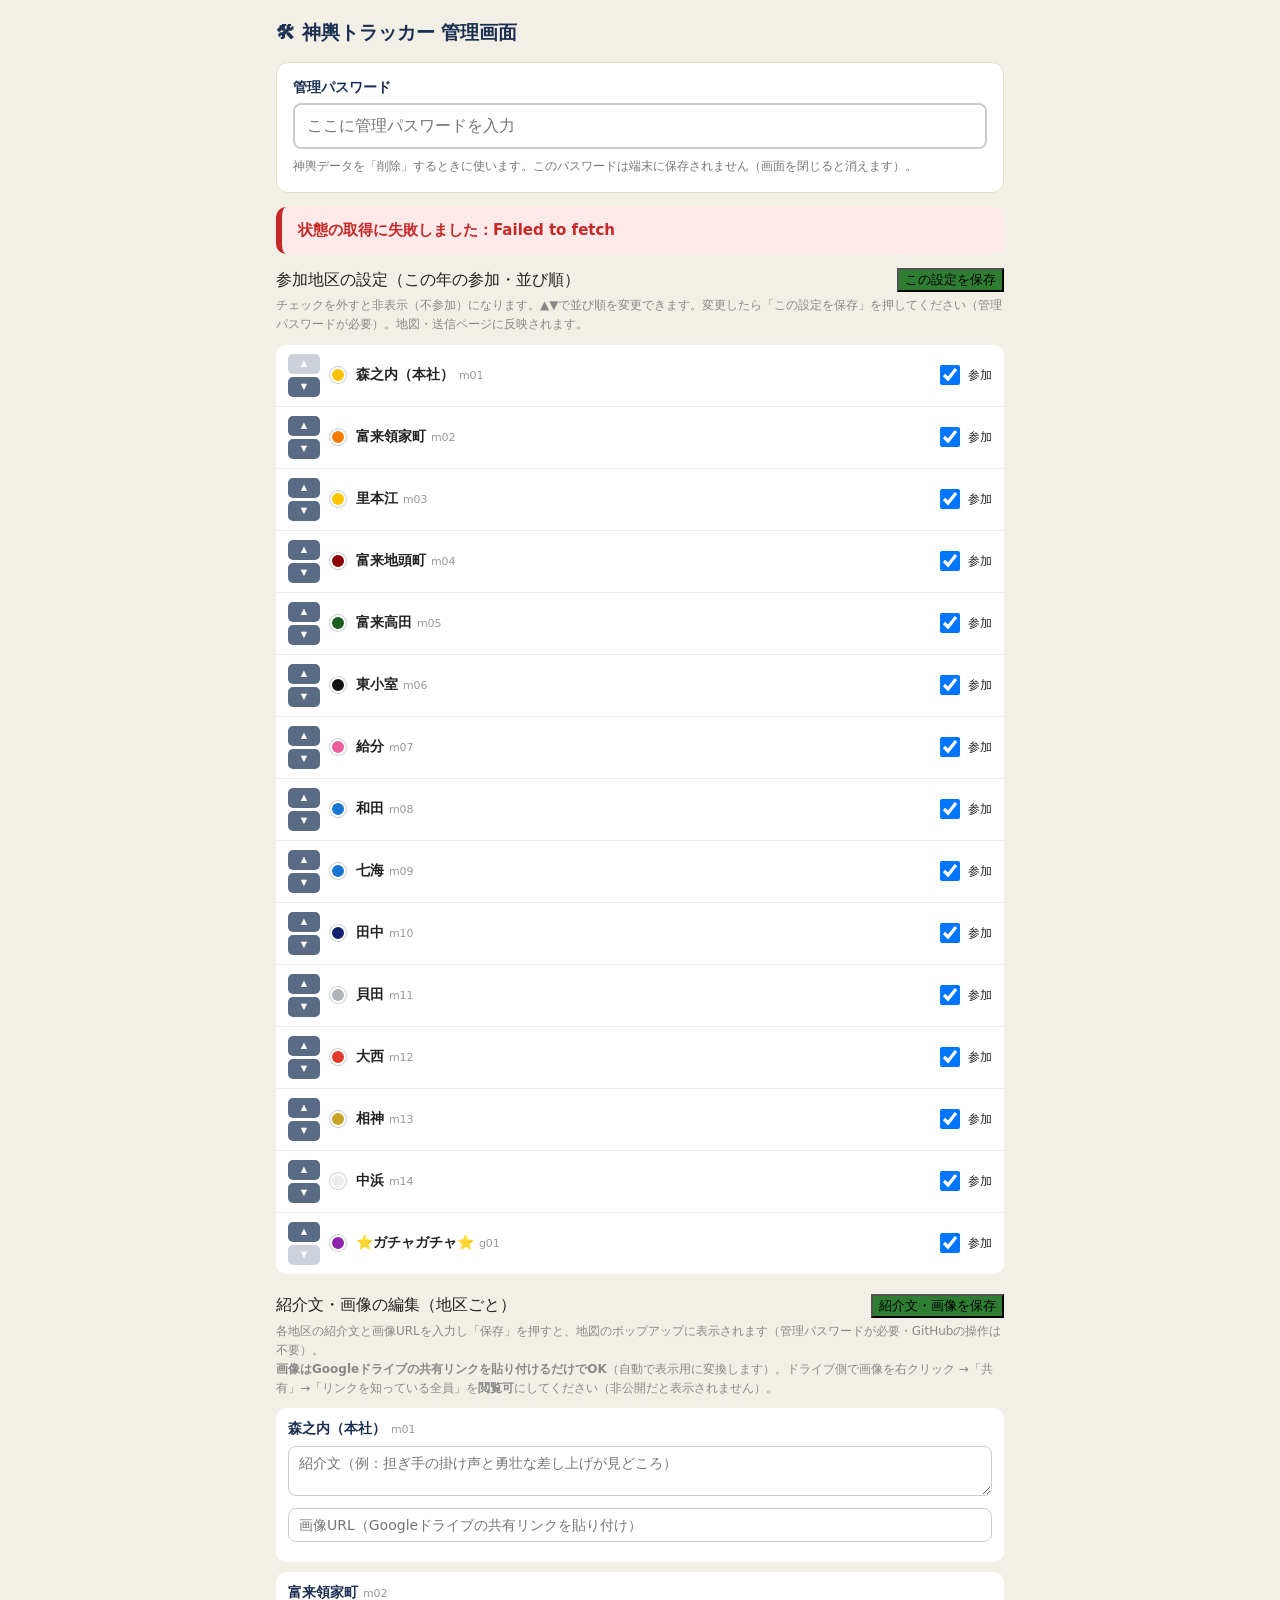
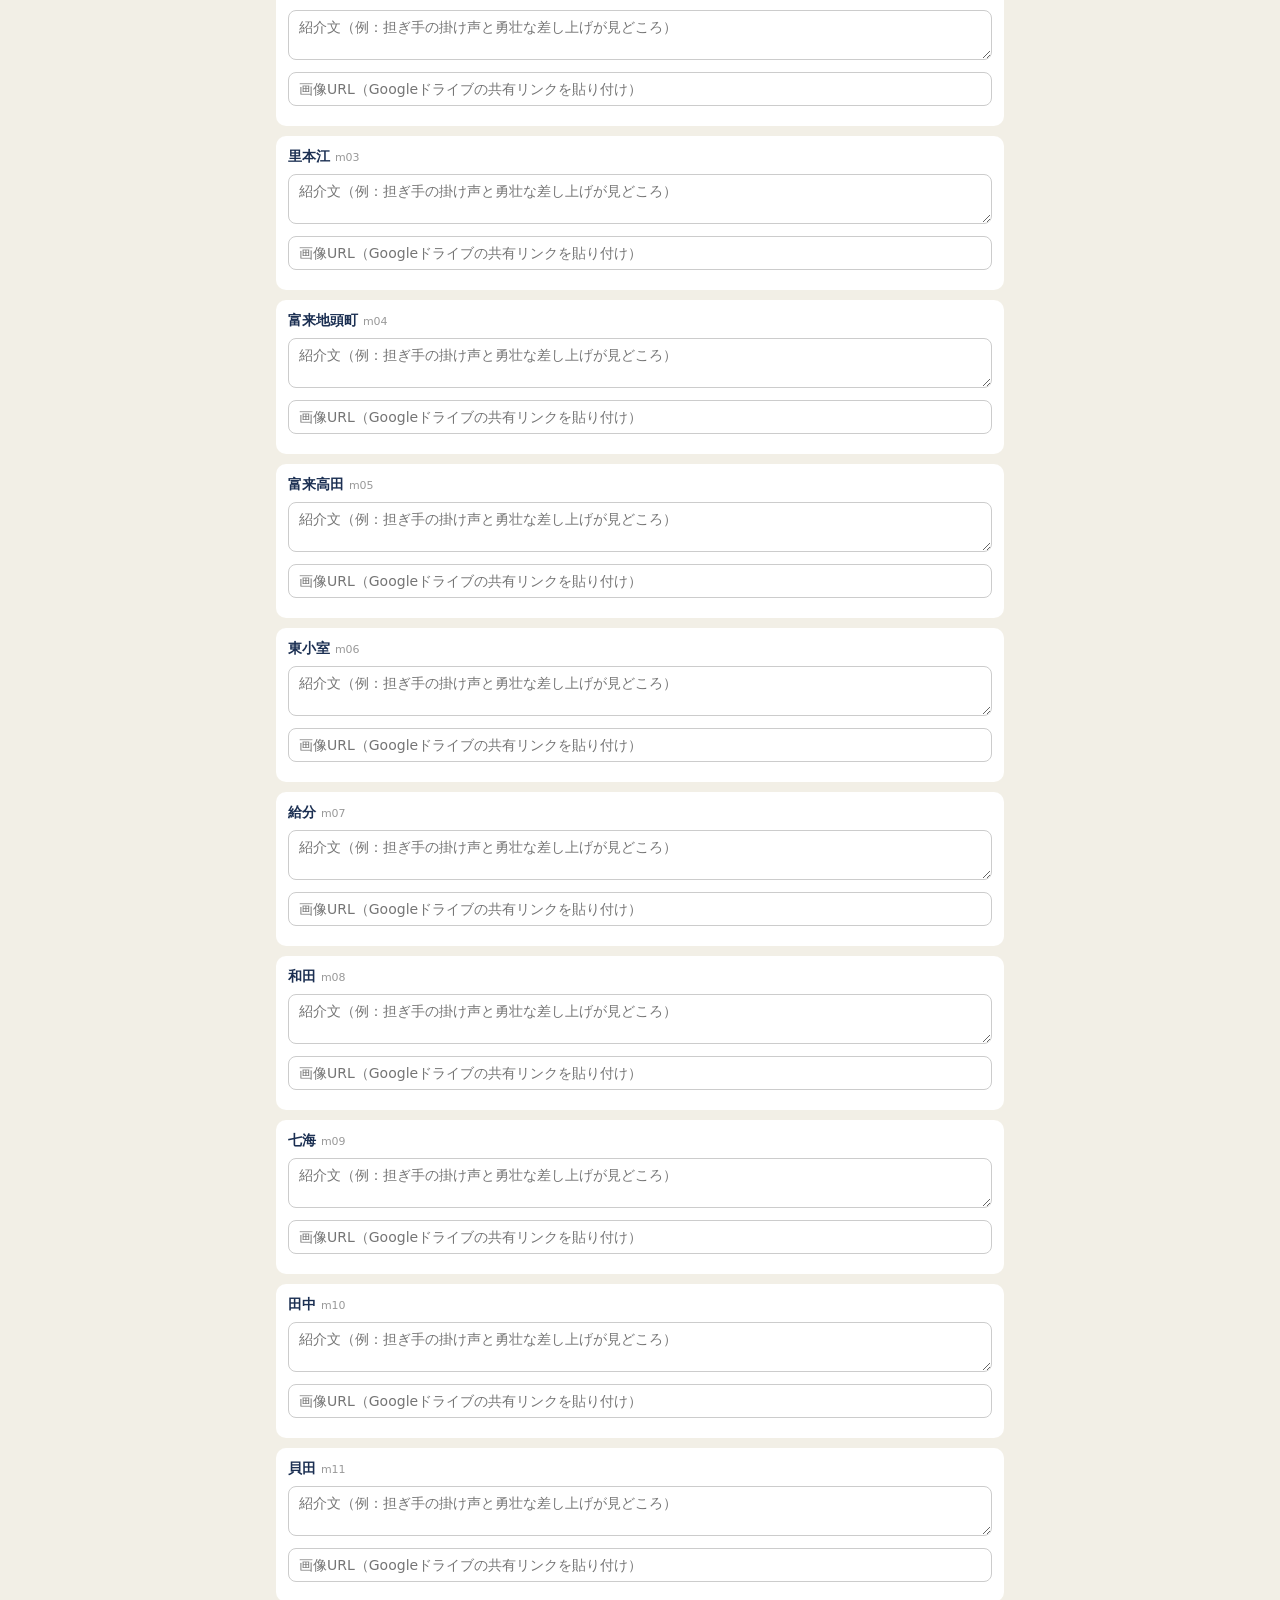
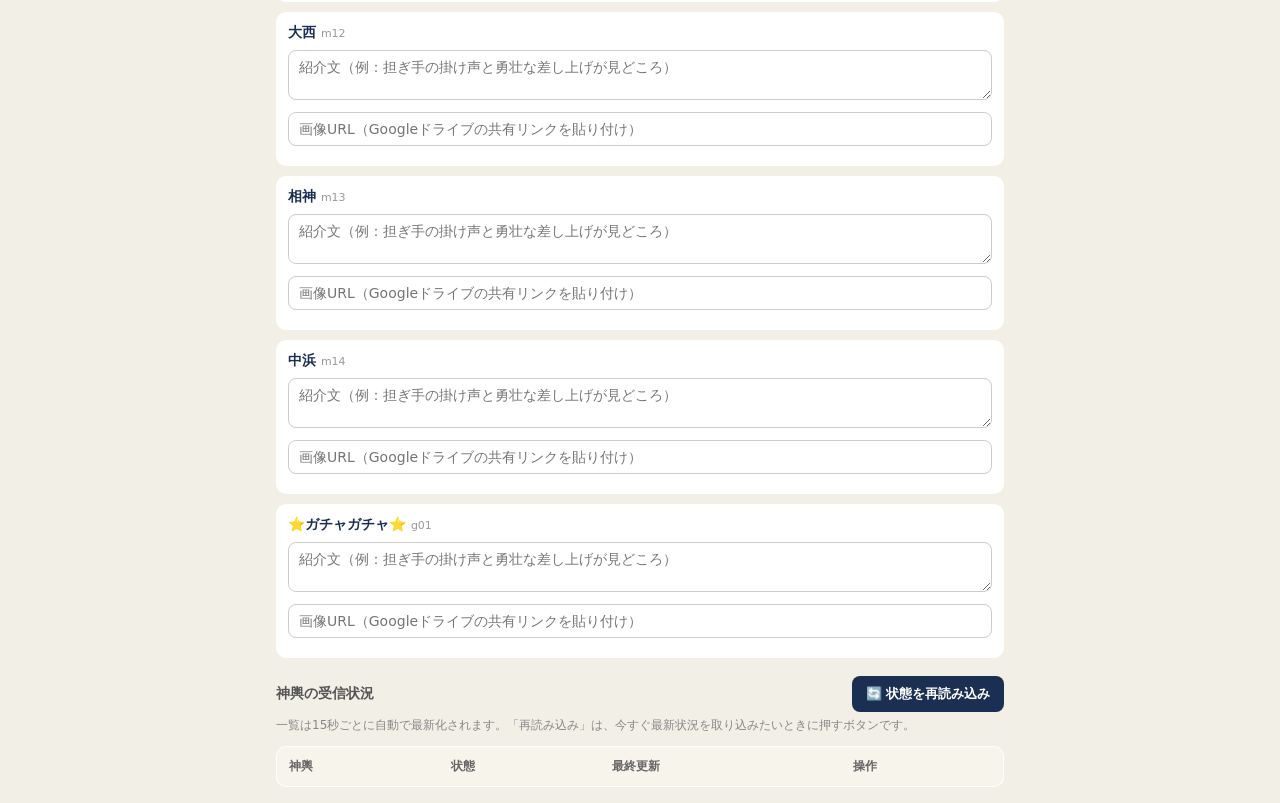
==== admin/index.html @ d4664c26 "Add files via upload" ====
<!DOCTYPE html>
<html lang="ja">
<head>
<meta charset="utf-8">
<meta name="viewport" content="width=device-width, initial-scale=1">
<title>神輿トラッカー 管理</title>
<style>
  :root{ --ai:#1b2f52; --shu:#d7402b; --ok:#2e7d32; --off:#9e9e9e; --ng:#c62828; }
  *{ box-sizing:border-box; }
  body{ margin:0; font-family:system-ui,"Hiragino Kaku Gothic ProN","Yu Gothic",sans-serif;
    background:#f2efe6; color:#222; padding:16px; max-width:760px; margin-inline:auto; }
  h1{ font-size:19px; color:var(--ai); margin:4px 0 16px; }

  /* パスワード欄 */
  .panel{ background:#fff; border:1px solid #e4ddcd; border-radius:12px; padding:16px; margin-bottom:14px; }
  .lbl{ display:block; font-size:14px; font-weight:800; color:var(--ai); margin-bottom:6px; }
  #pw{ width:100%; font-size:16px; padding:12px; border:2px solid #ccc; border-radius:8px; }
  #pw.bad{ border-color:var(--ng); background:#fff5f5; }
  .hint{ font-size:12px; color:#777; margin-top:8px; line-height:1.6; }

  /* 大きな通知バナー */
  .alert{ font-size:15px; font-weight:800; padding:14px 16px; border-radius:10px; margin-bottom:14px;
    border-left:6px solid; }
  .alert.err{ background:#ffe9e9; color:var(--ng); border-color:var(--ng); }
  .alert.ok{  background:#e7f6ea; color:var(--ok); border-color:var(--ok); }
  .alert.info{ background:#eef2f8; color:var(--ai); border-color:var(--ai); }

  /* 一覧見出し */
  .listhead{ display:flex; align-items:center; justify-content:space-between; margin:6px 0 4px; }
  .listhead .ttl{ font-size:14px; font-weight:800; color:#555; }
  #refresh{ font-size:13px; font-weight:700; padding:9px 14px; border:none; border-radius:8px;
    background:var(--ai); color:#fff; cursor:pointer; }
  .hint2{ font-size:12px; color:#888; margin-bottom:10px; line-height:1.6; }

  table{ width:100%; border-collapse:collapse; background:#fff; border-radius:10px; overflow:hidden;
    border:1px solid #e4ddcd; }
  th,td{ text-align:left; padding:11px 12px; border-bottom:1px solid #eee; font-size:14px; }
  th{ background:#f7f4ec; font-size:12px; color:#666; }
  tr:last-child td{ border-bottom:none; }
  .badge{ font-size:11px; font-weight:800; padding:3px 8px; border-radius:999px; }
  .ok{ background:#e6f4ea; color:var(--ok); } .offb{ background:#eee; color:#616161; }
  .non{ background:#f3ede0; color:#a99; }
  button.del{ font-size:13px; font-weight:700; padding:8px 14px; border:none; border-radius:8px;
    background:var(--ng); color:#fff; cursor:pointer; }

  /* 参加・並び順 */
  .rosterHead{ display:flex; align-items:center; justify-content:space-between; margin:6px 0 4px; }

  /* 紹介文・画像の編集 */
  #introList{ margin-bottom:18px; }
  .introItem{ background:#fff; border:1px solid var(--line); border-radius:10px; padding:12px; margin-bottom:10px; }
  .introName{ font-weight:800; font-size:14px; color:var(--ai); margin-bottom:8px; }
  .introId{ font-size:11px; color:#999; font-weight:400; }
  .introItem textarea, .introItem input[type=text]{
    width:100%; box-sizing:border-box; font-size:14px; padding:8px 10px;
    border:1px solid #ccc; border-radius:8px; margin-bottom:8px; font-family:inherit; }
  .introPrev img{ width:100%; max-width:280px; height:120px; object-fit:cover; border-radius:8px; background:#eee; }
  .save{ background:#2e7d32 !important; }
  .roster{ list-style:none; margin:0 0 20px; padding:0; background:#fff; border:1px solid var(--line);
    border-radius:10px; overflow:hidden; }
  .ritem{ display:flex; align-items:center; gap:10px; padding:9px 12px; border-bottom:1px solid #eee; }
  .ritem:last-child{ border-bottom:none; }
  .ritem.off{ opacity:.5; background:#faf7f0; }
  .ritem .nm{ flex:1; font-weight:700; font-size:14px; }
  .ritem .id{ font-size:11px; color:#999; font-weight:400; }
  .ritem label{ font-size:12px; display:flex; align-items:center; gap:5px; white-space:nowrap; }
  .ritem input[type=checkbox]{ width:20px; height:20px; }
  .ord{ display:flex; flex-direction:column; gap:3px; }
  .ord button{ background:#5a6b86; color:#fff; border:none; border-radius:5px; width:32px; height:20px;
    font-size:11px; line-height:1; cursor:pointer; padding:0; }
  .ord button:disabled{ opacity:.3; }
  .rswatch{ width:16px; height:16px; border-radius:50%; border:2px solid #fff; box-shadow:0 0 0 1px #ccc; flex:none; }
</style>
</head>
<body>
  <h1>🛠 神輿トラッカー 管理画面</h1>

  <div class="panel">
    <label class="lbl" for="pw">管理パスワード</label>
    <input id="pw" type="password" placeholder="ここに管理パスワードを入力" autocomplete="off">
    <div class="hint">神輿データを「削除」するときに使います。このパスワードは端末に保存されません（画面を閉じると消えます）。</div>
  </div>

  <div class="alert info" id="alert">パスワードを入力し、削除したい神輿の行の「削除」を押してください。</div>

  <div class="rosterHead">
    <span class="ttl">参加地区の設定（この年の参加・並び順）</span>
    <button id="saveRoster" class="save">この設定を保存</button>
  </div>
  <div class="hint2">チェックを外すと非表示（不参加）になります。▲▼で並び順を変更できます。変更したら「この設定を保存」を押してください（管理パスワードが必要）。地図・送信ページに反映されます。</div>
  <ul class="roster" id="rosterList"></ul>

  <div class="rosterHead">
    <span class="ttl">紹介文・画像の編集（地区ごと）</span>
    <button id="saveIntro" class="save">紹介文・画像を保存</button>
  </div>
  <div class="hint2">
    各地区の紹介文と画像URLを入力し「保存」を押すと、地図のポップアップに表示されます（管理パスワードが必要・GitHubの操作は不要）。<br>
    <b>画像はGoogleドライブの共有リンクを貼り付けるだけでOK</b>（自動で表示用に変換します）。ドライブ側で画像を右クリック →「共有」→「リンクを知っている全員」を<b>閲覧可</b>にしてください（非公開だと表示されません）。
  </div>
  <div id="introList"></div>

  <div class="listhead">
    <span class="ttl">神輿の受信状況</span>
    <button id="refresh">🔄 状態を再読み込み</button>
  </div>
  <div class="hint2">一覧は15秒ごとに自動で最新化されます。「再読み込み」は、今すぐ最新状況を取り込みたいときに押すボタンです。</div>

  <table>
    <thead><tr><th>神輿</th><th>状態</th><th>最終更新</th><th>操作</th></tr></thead>
    <tbody id="tbody"></tbody>
  </table>

<script src="../js/config.js?v=7"></script>
<script>
  const $ = (id) => document.getElementById(id);
  const state = {};
  let serverTime = 0;

  function setAlert(msg, kind){                 // kind: 'err' | 'ok' | 'info'
    const a = $("alert");
    a.className = "alert " + (kind || "info");
    a.textContent = msg;
  }
  function ago(sec){
    if (sec < 60) return Math.floor(sec) + "秒前";
    if (sec < 3600) return Math.floor(sec/60) + "分前";
    return Math.floor(sec/3600) + "時間前";
  }

  async function load(){
    try{
      const url = CONFIG.GAS_URL + (CONFIG.GAS_URL.includes("?") ? "&" : "?") + "_=" + Date.now();
      const j = await (await fetch(url)).json();
      serverTime = j.server || Date.now();
      (j.mikoshi || []).forEach(d => state[d.id] = d);
      render();
    }catch(e){ setAlert("状態の取得に失敗しました：" + e.message, "err"); }
  }

  function render(){
    const tb = $("tbody"); tb.innerHTML = "";
    CONFIG.MIKOSHI.forEach(m => {
      const d = state[m.id];
      let stTxt, cls, upd = "―";
      if (!d || !d.updated){ stTxt = "未受信"; cls = "non"; }
      else {
        const sec = (serverTime - d.updated)/1000;
        const off = sec > CONFIG.OFFLINE_SEC;
        stTxt = off ? "通信断" : "正常"; cls = off ? "offb" : "ok"; upd = ago(sec);
      }
      const tr = document.createElement("tr");
      tr.innerHTML =
        "<td><b>" + m.id + "</b>　" + m.name + "</td>" +
        '<td><span class="badge ' + cls + '">' + stTxt + "</span></td>" +
        "<td>" + upd + "</td>" +
        '<td><button class="del" data-id="' + m.id + '">削除</button></td>';
      tb.appendChild(tr);
    });
    tb.querySelectorAll("button.del").forEach(b => b.onclick = () => del(b.dataset.id));
  }

  async function del(id){
    const pwEl = $("pw");
    const pw = pwEl.value.trim();
    if (!pw){
      pwEl.classList.add("bad"); pwEl.focus();
      setAlert("⚠ 先に管理パスワードを入力してください（上の入力欄）", "err");
      return;
    }
    pwEl.classList.remove("bad");
    const m = CONFIG.MIKOSHI.find(x => x.id === id);
    if (!confirm("「" + (m ? m.name : id) + "」の位置データを削除します。よろしいですか？")) return;
    setAlert("削除中…", "info");
    try{
      const body = JSON.stringify({ action:"delete", adminKey: pw, id: id });
      const j = await (await fetch(CONFIG.GAS_URL, { method:"POST", body })).json();
      if (j.ok){
        delete state[id];
        setAlert("✅ 削除しました：" + (m ? m.name : id), "ok");
        load();
      } else if (j.error === "admin_auth"){
        pwEl.classList.add("bad"); pwEl.focus();
        setAlert("⚠ 管理パスワードが違います", "err");
      } else {
        setAlert("エラー：" + (j.error || "不明"), "err");
      }
    }catch(e){ setAlert("通信エラー：" + e.message, "err"); }
  }

  $("pw").addEventListener("input", () => $("pw").classList.remove("bad"));
  $("refresh").onclick = () => { setAlert("最新の状態を取り込みました", "info"); load(); };
  load();
  setInterval(load, 15000);

  /* ===== 参加・並び順の設定 ===== */
  let roster = [];   // [{id,name,color,icon,active,order}]

  async function loadRosterAdmin(){
    roster = await loadRosterFull();   // config(色/紋) + サーバー(参加/順番) を統合
    renderRoster();
  }
  function renderRoster(){
    const ul = $("rosterList"); ul.innerHTML = "";
    roster.forEach((m, i) => {
      const li = document.createElement("li");
      li.className = "ritem" + (m.active ? "" : " off");
      li.innerHTML =
        '<div class="ord">' +
          '<button data-up="' + i + '" ' + (i===0 ? "disabled" : "") + '>▲</button>' +
          '<button data-down="' + i + '" ' + (i===roster.length-1 ? "disabled" : "") + '>▼</button>' +
        '</div>' +
        '<span class="rswatch" style="background:' + m.color + '"></span>' +
        '<span class="nm">' + m.name + ' <span class="id">' + m.id + '</span></span>' +
        '<label><input type="checkbox" data-chk="' + i + '" ' + (m.active ? "checked" : "") + '> 参加</label>';
      ul.appendChild(li);
    });
    ul.querySelectorAll("[data-up]").forEach(b => b.onclick = () => moveRow(+b.dataset.up, -1));
    ul.querySelectorAll("[data-down]").forEach(b => b.onclick = () => moveRow(+b.dataset.down, 1));
    ul.querySelectorAll("[data-chk]").forEach(c => c.onchange = () => { roster[+c.dataset.chk].active = c.checked; renderRoster(); });
  }
  function moveRow(i, dir){
    const j = i + dir; if (j < 0 || j >= roster.length) return;
    const t = roster[i]; roster[i] = roster[j]; roster[j] = t; renderRoster();
  }
  async function saveRoster(){
    const pw = $("pw").value.trim();
    if (!pw){ $("pw").classList.add("bad"); $("pw").focus();
      setAlert("⚠ 先に管理パスワードを入力してください（上の入力欄）", "err"); return; }
    const items = roster.map((m, i) => ({ id: m.id, active: m.active, order: i + 1 }));
    setAlert("保存中…", "info");
    try{
      const body = JSON.stringify({ action: "saveRoster", adminKey: pw, items: items });
      const j = await (await fetch(CONFIG.GAS_URL, { method:"POST", body: body })).json();
      if (j.ok){ setAlert("✅ 参加・並び順を保存しました（地図・送信ページに反映されます）", "ok"); loadRosterAdmin(); }
      else if (j.error === "admin_auth"){ $("pw").classList.add("bad"); $("pw").focus(); setAlert("⚠ 管理パスワードが違います", "err"); }
      else setAlert("エラー：" + (j.error || "不明"), "err");
    }catch(e){ setAlert("通信エラー：" + e.message, "err"); }
  }
  $("saveRoster").onclick = saveRoster;
  loadRosterAdmin();

  /* ===== 紹介文・画像の編集 ===== */
  function driveImg(u){
    u=(u||"").trim(); if(!u) return "";
    const m=u.match(/\/d\/([-\w]{20,})/)||u.match(/[?&]id=([-\w]{20,})/);
    return m ? ("https://drive.google.com/thumbnail?id="+m[1]+"&sz=w600") : u;
  }
  let introData = [];   // [{id,name,intro,img}]
  async function loadIntroAdmin(){
    let map={};
    try{
      const url=CONFIG.GAS_URL+(CONFIG.GAS_URL.includes("?")?"&":"?")+"type=intro&_="+Date.now();
      const j=await (await fetch(url)).json();
      (j.intro||[]).forEach(r=>{ map[r.id]={intro:r.intro||"",img:r.img||""}; });
    }catch(e){}
    introData = CONFIG.MIKOSHI.map(m=>({ id:m.id, name:m.name,
      intro:(map[m.id]?map[m.id].intro:""), img:(map[m.id]?map[m.id].img:"") }));
    renderIntro();
  }
  function renderIntro(){
    const box=$("introList"); box.innerHTML="";
    introData.forEach((m,i)=>{
      const card=document.createElement("div"); card.className="introItem";
      card.innerHTML=
        '<div class="introName">'+m.name+' <span class="introId">'+m.id+'</span></div>'+
        '<textarea data-intro="'+i+'" rows="2" placeholder="紹介文（例：担ぎ手の掛け声と勇壮な差し上げが見どころ）">'+ (m.intro||"") +'</textarea>'+
        '<input type="text" data-img="'+i+'" placeholder="画像URL（Googleドライブの共有リンクを貼り付け）" value="'+ (m.img||"").replace(/"/g,'&quot;') +'">'+
        '<div class="introPrev"><img data-prev="'+i+'" src="'+ (m.img?driveImg(m.img):"") +'" alt="" '+(m.img?"":"style=display:none")+'></div>';
      box.appendChild(card);
    });
    box.querySelectorAll("[data-intro]").forEach(t=>t.oninput=()=>{ introData[+t.dataset.intro].intro=t.value; });
    box.querySelectorAll("[data-img]").forEach(inp=>inp.oninput=()=>{
      const i=+inp.dataset.img; introData[i].img=inp.value;
      const pv=box.querySelector('[data-prev="'+i+'"]'); const u=driveImg(inp.value);
      if(u){ pv.src=u; pv.style.display=""; } else { pv.style.display="none"; }
    });
  }
  async function saveIntro(){
    const pw=$("pw").value.trim();
    if(!pw){ $("pw").classList.add("bad"); $("pw").focus(); setAlert("⚠ 先に管理パスワードを入力してください（上の入力欄）","err"); return; }
    const items=introData.map(m=>({ id:m.id, intro:m.intro||"", img:m.img||"" }));
    setAlert("保存中…","info");
    try{
      const body=JSON.stringify({action:"saveIntro",adminKey:pw,items:items});
      const j=await (await fetch(CONFIG.GAS_URL,{method:"POST",body:body})).json();
      if(j.ok){ setAlert("✅ 紹介文・画像を保存しました（地図に反映されます）","ok"); }
      else if(j.error==="admin_auth"){ $("pw").classList.add("bad"); $("pw").focus(); setAlert("⚠ 管理パスワードが違います","err"); }
      else setAlert("エラー："+(j.error||"不明"),"err");
    }catch(e){ setAlert("通信エラー："+e.message,"err"); }
  }
  $("saveIntro").onclick=saveIntro;
  loadIntroAdmin();
</script>
</body>
</html>
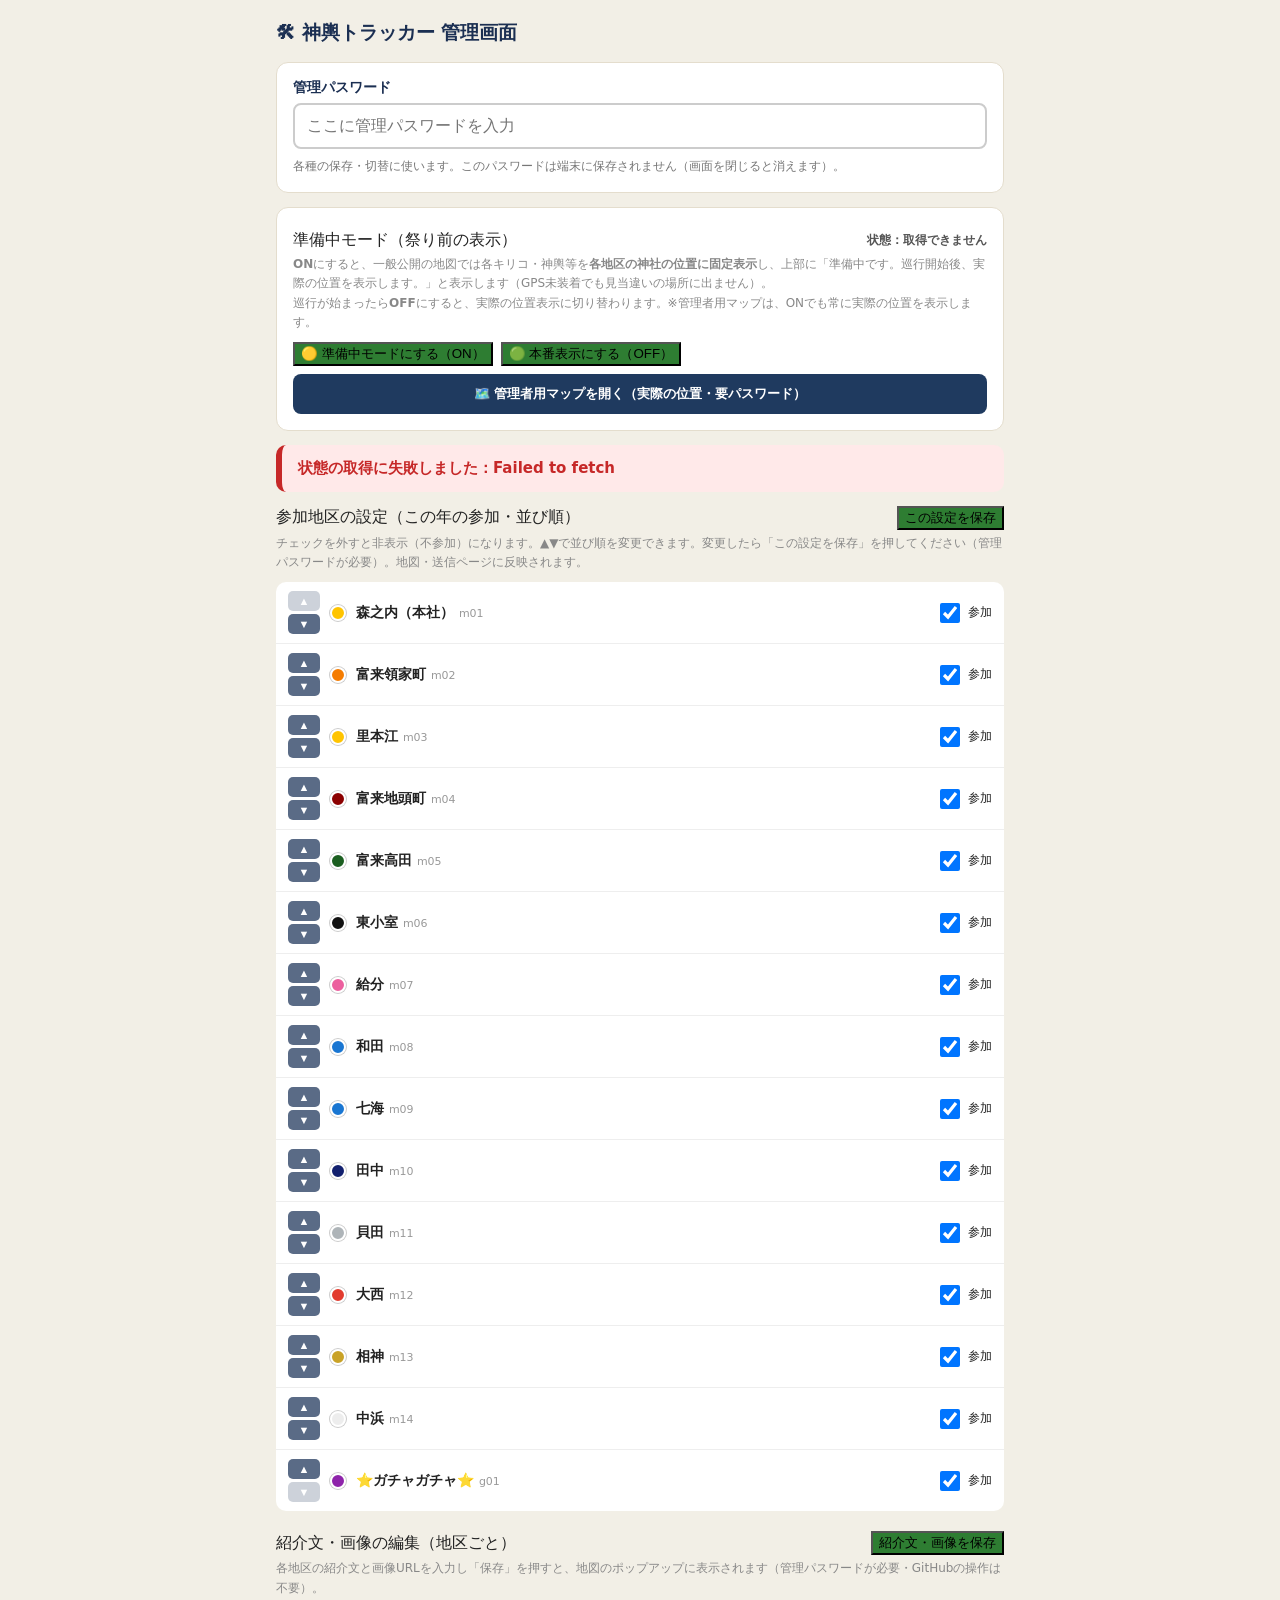
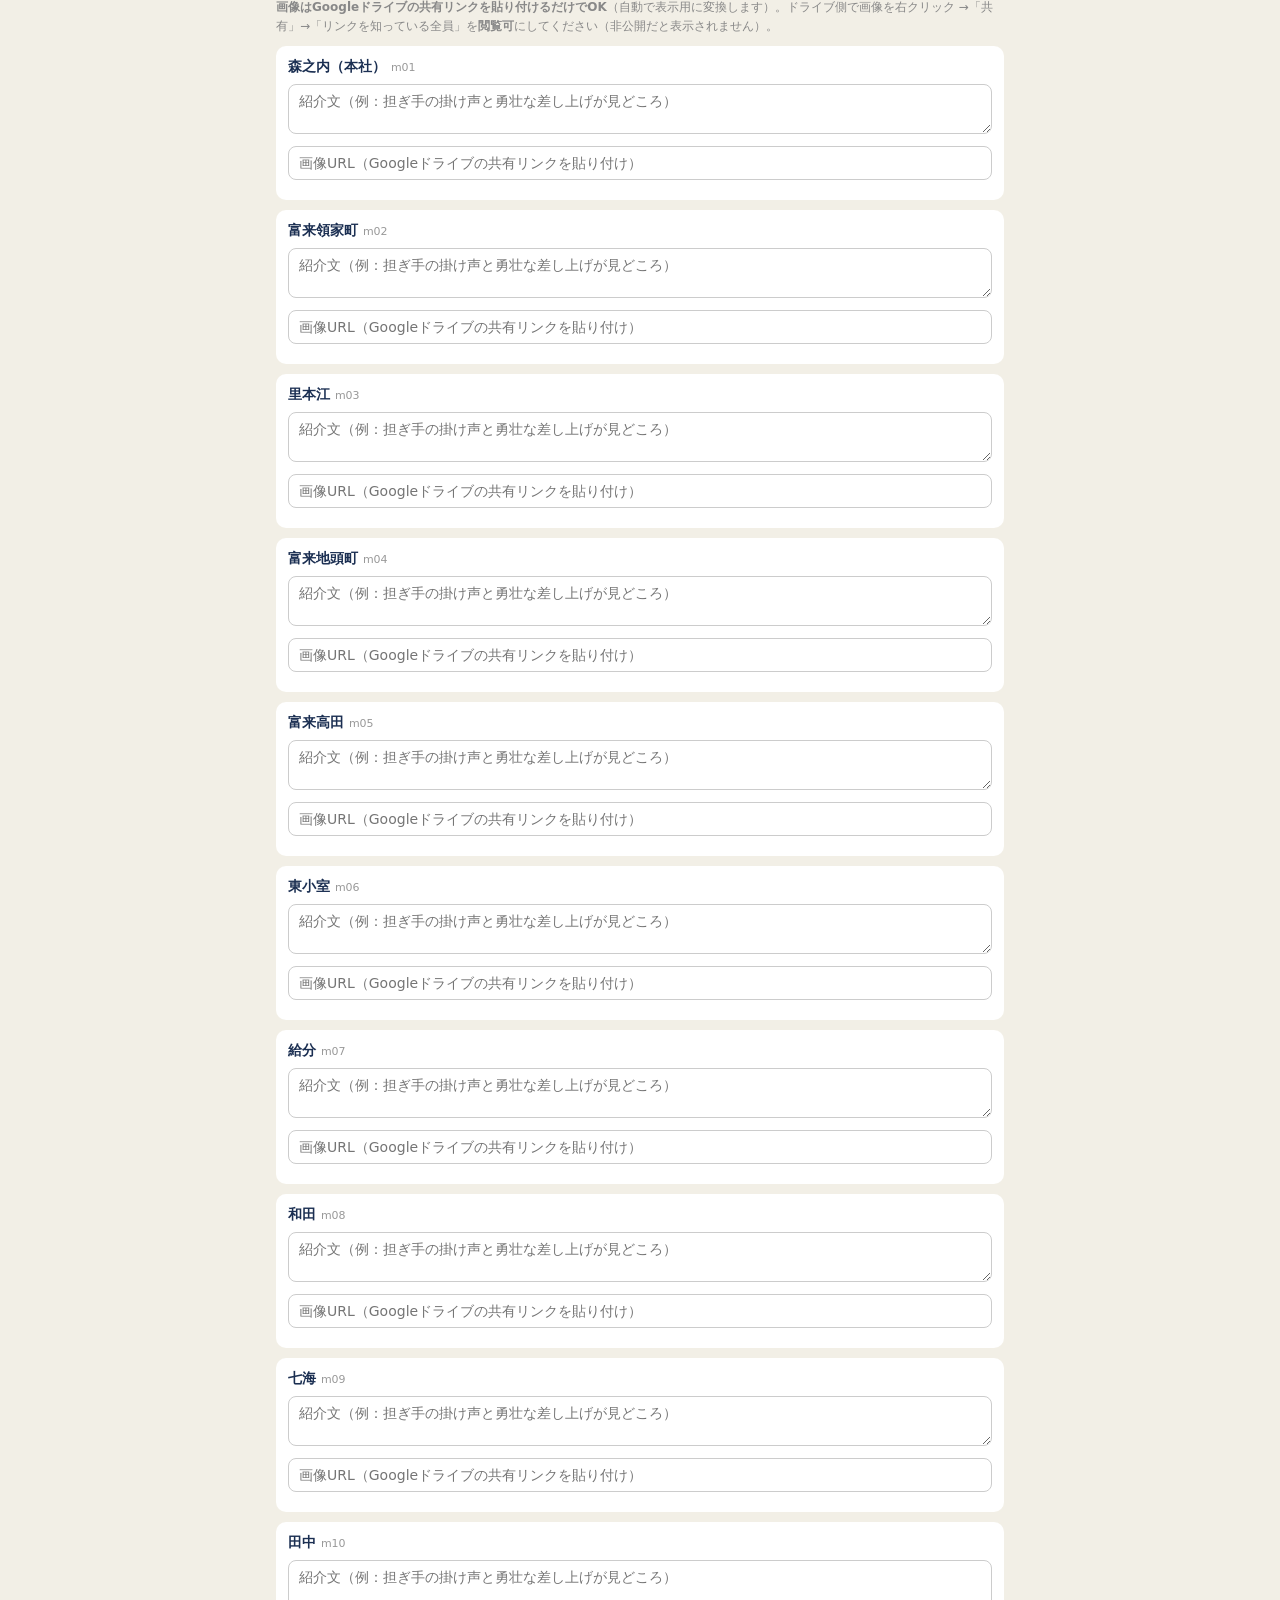
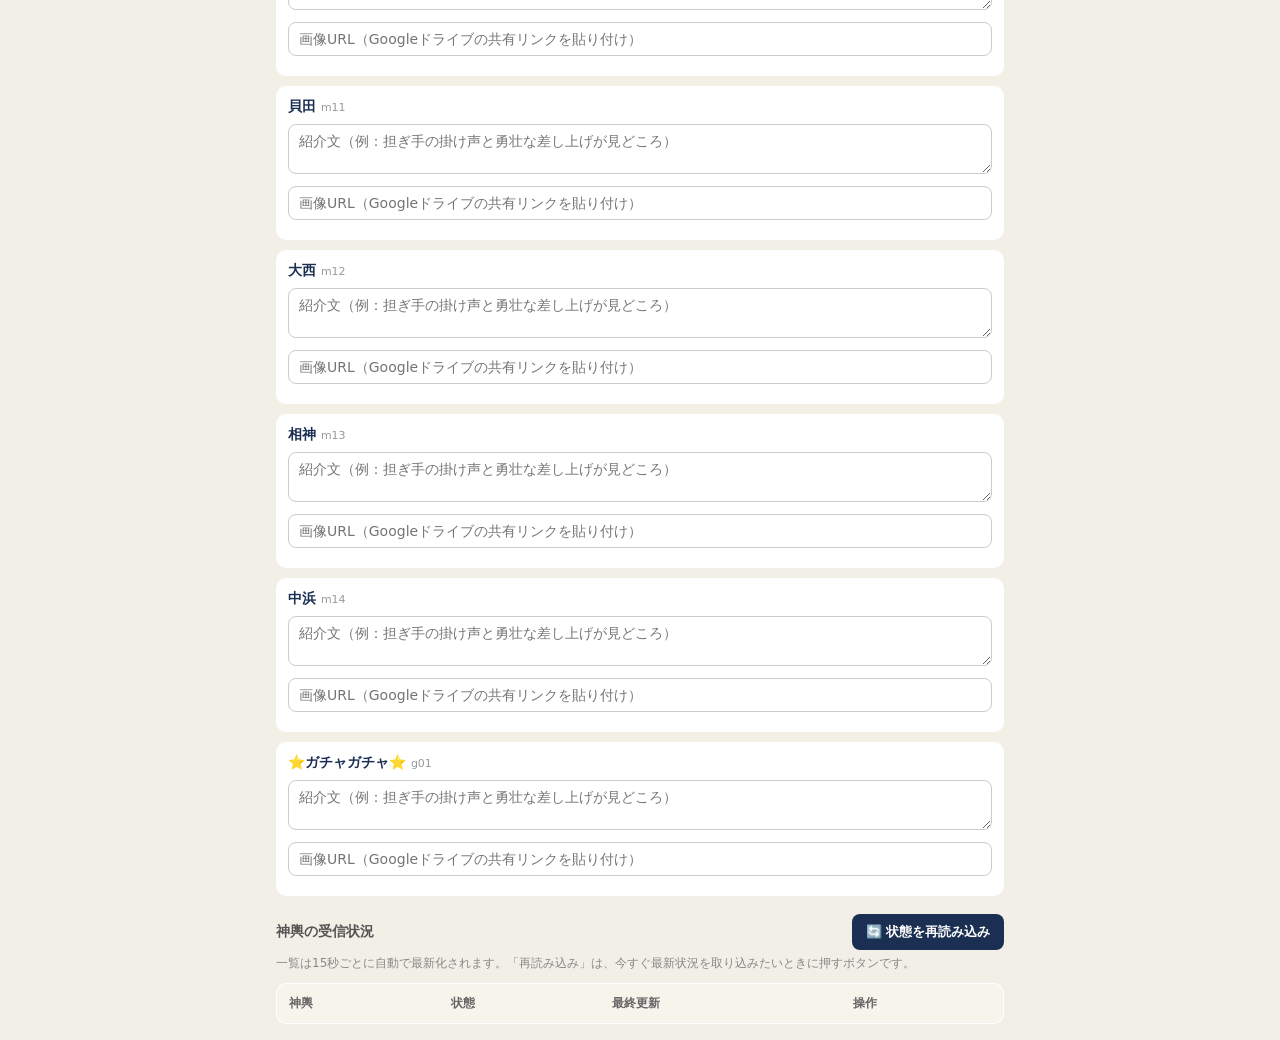
==== commit f32da768: "Update index.html" ====
--- a/admin/index.html
+++ b/admin/index.html
@@ -70,6 +70,14 @@
     font-size:11px; line-height:1; cursor:pointer; padding:0; }
   .ord button:disabled{ opacity:.3; }
   .rswatch{ width:16px; height:16px; border-radius:50%; border:2px solid #fff; box-shadow:0 0 0 1px #ccc; flex:none; }
+  .pmstate{ font-size:12px; font-weight:800; color:#555; }
+  .pmstate.on{ color:#b26a00; }
+  .pmstate.offb{ color:#2e7d32; }
+  .pmrow{ display:flex; gap:8px; margin-top:8px; flex-wrap:wrap; }
+  .pmrow .save.off{ background:#2e7d32; }
+  .pmrow2{ margin-top:8px; }
+  .linkbtn{ background:#1f3a5f; color:#fff; border:none; border-radius:8px; padding:11px 14px;
+    font-size:13px; font-weight:700; cursor:pointer; width:100%; }
 </style>
 </head>
 <body>
@@ -78,7 +86,25 @@
   <div class="panel">
     <label class="lbl" for="pw">管理パスワード</label>
     <input id="pw" type="password" placeholder="ここに管理パスワードを入力" autocomplete="off">
-    <div class="hint">神輿データを「削除」するときに使います。このパスワードは端末に保存されません（画面を閉じると消えます）。</div>
+    <div class="hint">各種の保存・切替に使います。このパスワードは端末に保存されません（画面を閉じると消えます）。</div>
+  </div>
+
+  <div class="panel" id="premodePanel">
+    <div class="rosterHead">
+      <span class="ttl">準備中モード（祭り前の表示）</span>
+      <span id="premodeState" class="pmstate">状態：取得中…</span>
+    </div>
+    <div class="hint2">
+      <b>ON</b>にすると、一般公開の地図では各キリコ・神輿等を<b>各地区の神社の位置に固定表示</b>し、上部に「準備中です。巡行開始後、実際の位置を表示します。」と表示します（GPS未装着でも見当違いの場所に出ません）。<br>
+      巡行が始まったら<b>OFF</b>にすると、実際の位置表示に切り替わります。※管理者用マップは、ONでも常に実際の位置を表示します。
+    </div>
+    <div class="pmrow">
+      <button id="premodeOn"  class="save">🟡 準備中モードにする（ON）</button>
+      <button id="premodeOff" class="save off">🟢 本番表示にする（OFF）</button>
+    </div>
+    <div class="pmrow2">
+      <button id="openAdminMap" class="linkbtn">🗺️ 管理者用マップを開く（実際の位置・要パスワード）</button>
+    </div>
   </div>
 
   <div class="alert info" id="alert">パスワードを入力し、削除したい神輿の行の「削除」を押してください。</div>
@@ -291,6 +317,40 @@
   }
   $("saveIntro").onclick=saveIntro;
   loadIntroAdmin();
+
+  /* ===== 準備中モード ===== */
+  async function loadPremode(){
+    try{
+      const url=CONFIG.GAS_URL+(CONFIG.GAS_URL.includes("?")?"&":"?")+"type=premode&_="+Date.now();
+      const j=await (await fetch(url)).json();
+      showPremode(!!j.premode);
+    }catch(e){ $("premodeState").textContent="状態：取得できません"; }
+  }
+  function showPremode(on){
+    const el=$("premodeState");
+    el.textContent = on ? "状態：準備中モード ON（神社に固定表示）" : "状態：本番表示 OFF（実際の位置）";
+    el.className = "pmstate " + (on ? "on" : "offb");
+  }
+  async function setPremode(on){
+    const pw=$("pw").value.trim();
+    if(!pw){ $("pw").classList.add("bad"); $("pw").focus(); setAlert("⚠ 先に管理パスワードを入力してください","err"); return; }
+    setAlert("切替中…","info");
+    try{
+      const body=JSON.stringify({action:"setPremode",adminKey:pw,on:on});
+      const j=await (await fetch(CONFIG.GAS_URL,{method:"POST",body:body})).json();
+      if(j.ok){ showPremode(!!j.premode); setAlert(on?"✅ 準備中モードにしました（一般公開は神社に固定表示）":"✅ 本番表示にしました（実際の位置）","ok"); }
+      else if(j.error==="admin_auth"){ $("pw").classList.add("bad"); $("pw").focus(); setAlert("⚠ 管理パスワードが違います","err"); }
+      else setAlert("エラー："+(j.error||"不明"),"err");
+    }catch(e){ setAlert("通信エラー："+e.message,"err"); }
+  }
+  $("premodeOn").onclick=()=>setPremode(true);
+  $("premodeOff").onclick=()=>setPremode(false);
+  $("openAdminMap").onclick=()=>{
+    const pw=$("pw").value.trim();
+    if(!pw){ $("pw").classList.add("bad"); $("pw").focus(); setAlert("⚠ 先に管理パスワードを入力してください","err"); return; }
+    window.open("../?admin="+encodeURIComponent(pw), "_blank");
+  };
+  loadPremode();
 </script>
 </body>
 </html>
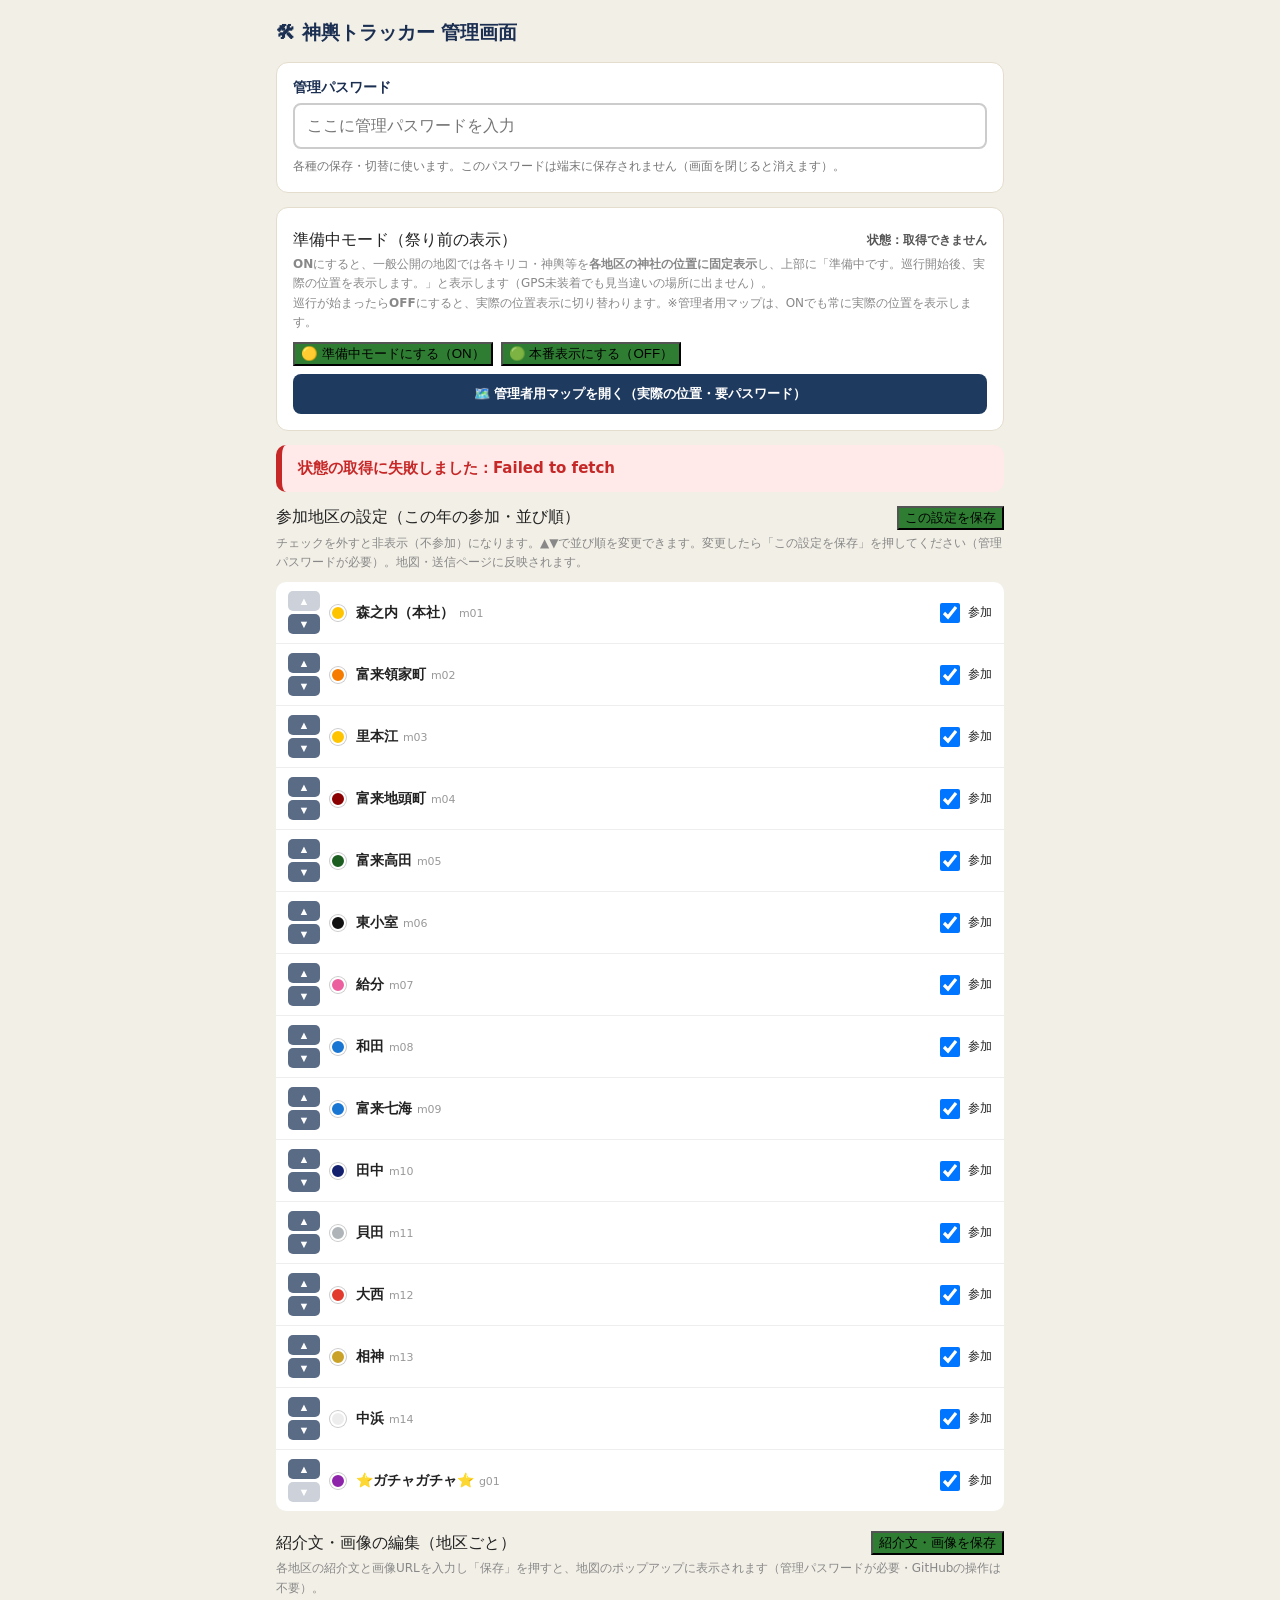
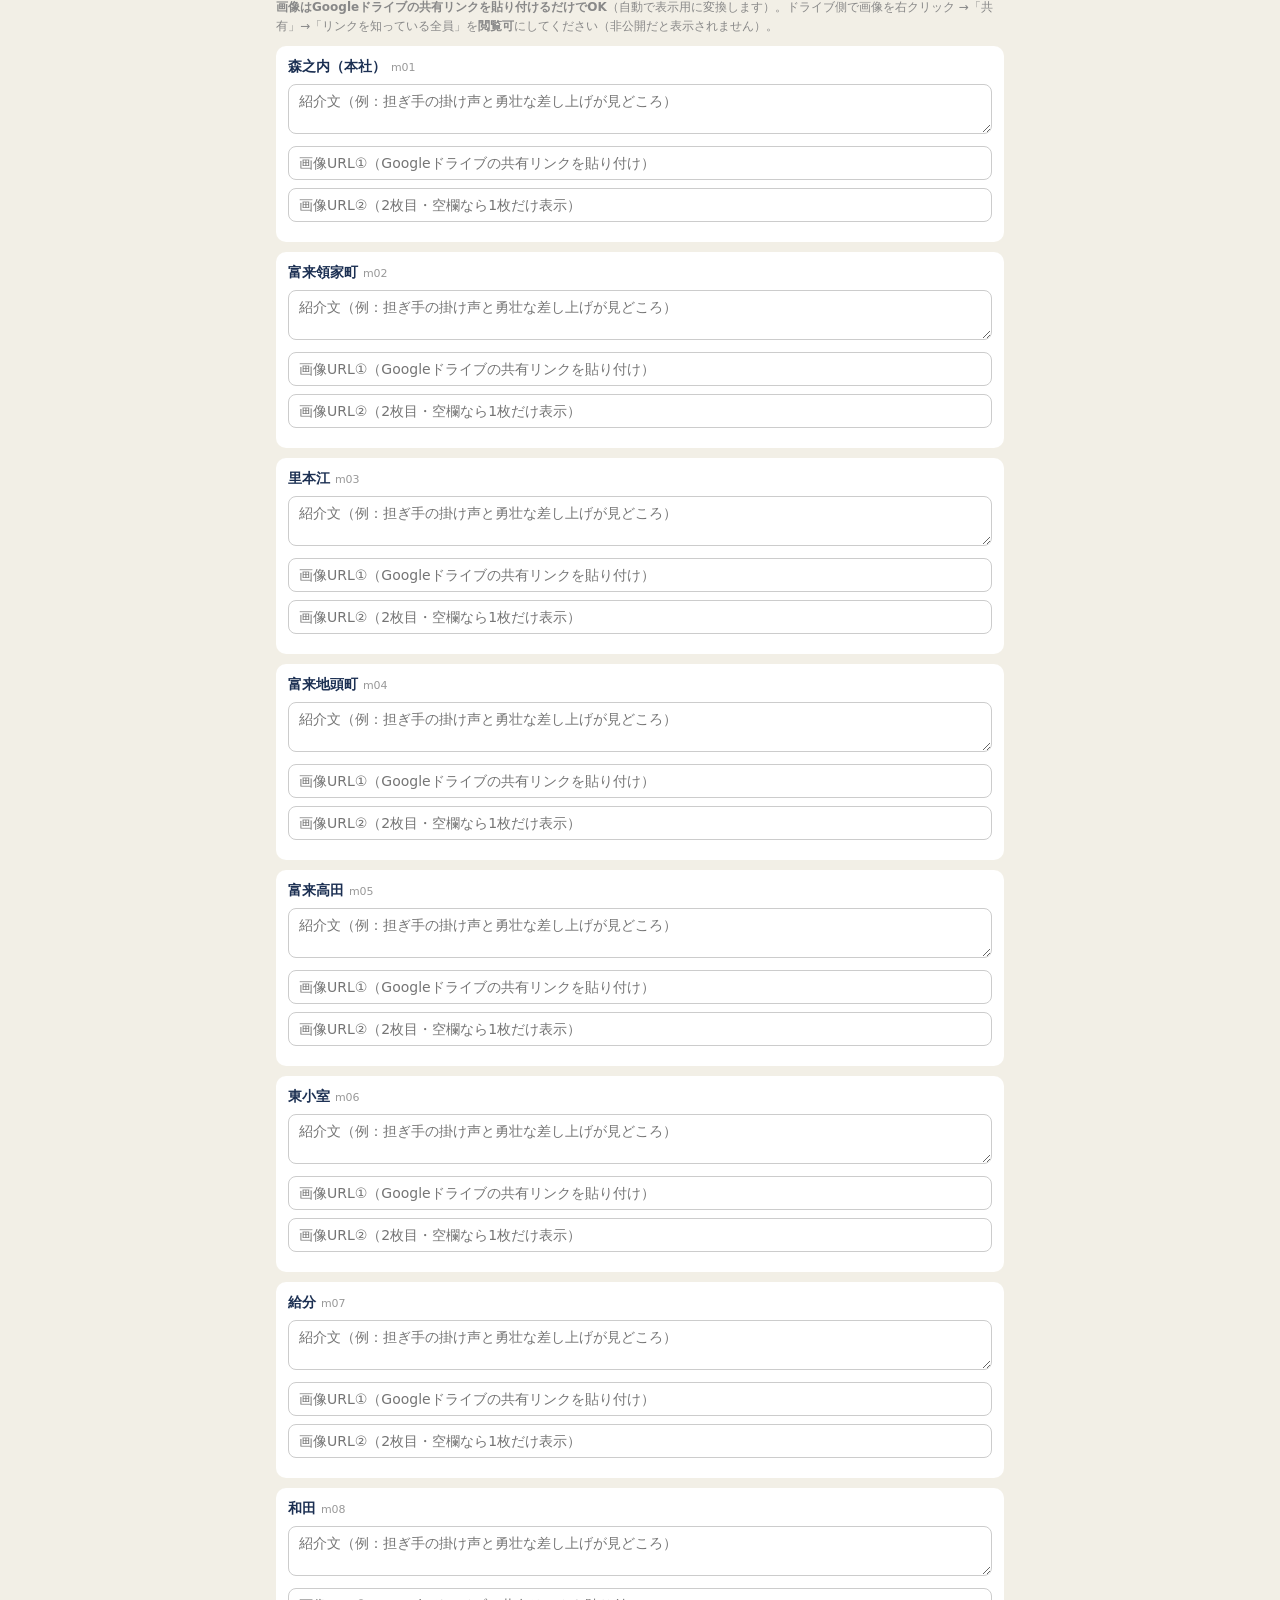
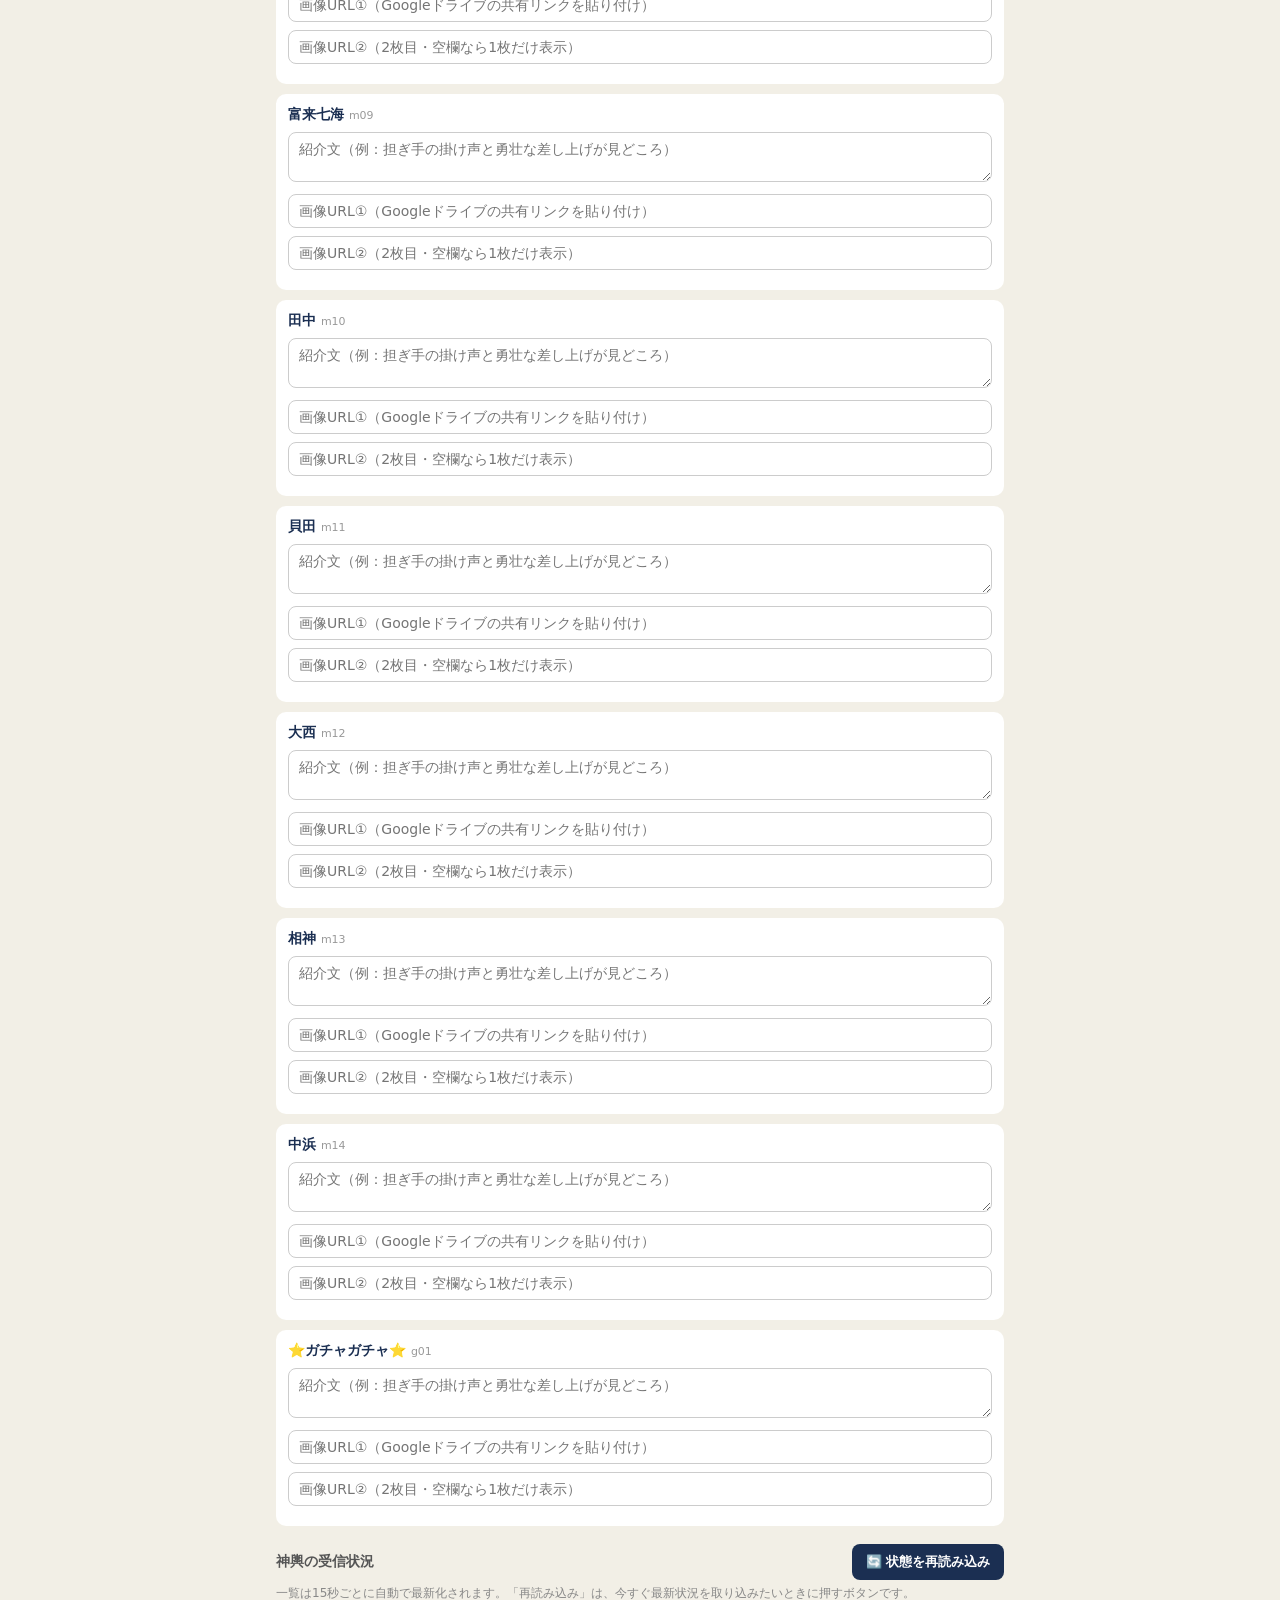
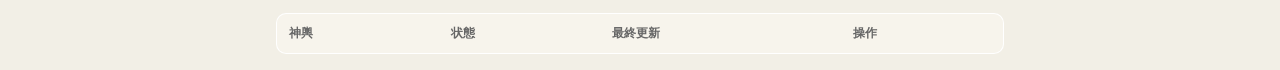
==== commit d402a5b3: "Update index.html" ====
--- a/admin/index.html
+++ b/admin/index.html
@@ -54,7 +54,8 @@
   .introItem textarea, .introItem input[type=text]{
     width:100%; box-sizing:border-box; font-size:14px; padding:8px 10px;
     border:1px solid #ccc; border-radius:8px; margin-bottom:8px; font-family:inherit; }
-  .introPrev img{ width:100%; max-width:280px; height:120px; object-fit:cover; border-radius:8px; background:#eee; }
+  .introPrev{ display:flex; gap:8px; }
+  .introPrev img{ width:100%; max-width:180px; height:120px; object-fit:contain; border-radius:8px; background:#eee; }
   .save{ background:#2e7d32 !important; }
   .roster{ list-style:none; margin:0 0 20px; padding:0; background:#fff; border:1px solid var(--line);
     border-radius:10px; overflow:hidden; }
@@ -272,16 +273,17 @@
     const m=u.match(/\/d\/([-\w]{20,})/)||u.match(/[?&]id=([-\w]{20,})/);
     return m ? ("https://drive.google.com/thumbnail?id="+m[1]+"&sz=w600") : u;
   }
-  let introData = [];   // [{id,name,intro,img}]
+  let introData = [];   // [{id,name,intro,img,img2}]
   async function loadIntroAdmin(){
     let map={};
     try{
       const url=CONFIG.GAS_URL+(CONFIG.GAS_URL.includes("?")?"&":"?")+"type=intro&_="+Date.now();
       const j=await (await fetch(url)).json();
-      (j.intro||[]).forEach(r=>{ map[r.id]={intro:r.intro||"",img:r.img||""}; });
+      (j.intro||[]).forEach(r=>{ map[r.id]={intro:r.intro||"",img:r.img||"",img2:r.img2||""}; });
     }catch(e){}
     introData = CONFIG.MIKOSHI.map(m=>({ id:m.id, name:m.name,
-      intro:(map[m.id]?map[m.id].intro:""), img:(map[m.id]?map[m.id].img:"") }));
+      intro:(map[m.id]?map[m.id].intro:""), img:(map[m.id]?map[m.id].img:""),
+      img2:(map[m.id]?map[m.id].img2:"") }));
     renderIntro();
   }
   function renderIntro(){
@@ -291,8 +293,12 @@
       card.innerHTML=
         '<div class="introName">'+m.name+' <span class="introId">'+m.id+'</span></div>'+
         '<textarea data-intro="'+i+'" rows="2" placeholder="紹介文（例：担ぎ手の掛け声と勇壮な差し上げが見どころ）">'+ (m.intro||"") +'</textarea>'+
-        '<input type="text" data-img="'+i+'" placeholder="画像URL（Googleドライブの共有リンクを貼り付け）" value="'+ (m.img||"").replace(/"/g,'&quot;') +'">'+
-        '<div class="introPrev"><img data-prev="'+i+'" src="'+ (m.img?driveImg(m.img):"") +'" alt="" '+(m.img?"":"style=display:none")+'></div>';
+        '<input type="text" data-img="'+i+'" placeholder="画像URL①（Googleドライブの共有リンクを貼り付け）" value="'+ (m.img||"").replace(/"/g,'&quot;') +'">'+
+        '<input type="text" data-img2="'+i+'" placeholder="画像URL②（2枚目・空欄なら1枚だけ表示）" value="'+ (m.img2||"").replace(/"/g,'&quot;') +'">'+
+        '<div class="introPrev">'+
+          '<img data-prev="'+i+'" src="'+ (m.img?driveImg(m.img):"") +'" alt="" '+(m.img?"":"style=display:none")+'>'+
+          '<img data-prev2="'+i+'" src="'+ (m.img2?driveImg(m.img2):"") +'" alt="" '+(m.img2?"":"style=display:none")+'>'+
+        '</div>';
       box.appendChild(card);
     });
     box.querySelectorAll("[data-intro]").forEach(t=>t.oninput=()=>{ introData[+t.dataset.intro].intro=t.value; });
@@ -301,11 +307,16 @@
       const pv=box.querySelector('[data-prev="'+i+'"]'); const u=driveImg(inp.value);
       if(u){ pv.src=u; pv.style.display=""; } else { pv.style.display="none"; }
     });
+    box.querySelectorAll("[data-img2]").forEach(inp=>inp.oninput=()=>{
+      const i=+inp.dataset.img2; introData[i].img2=inp.value;
+      const pv=box.querySelector('[data-prev2="'+i+'"]'); const u=driveImg(inp.value);
+      if(u){ pv.src=u; pv.style.display=""; } else { pv.style.display="none"; }
+    });
   }
   async function saveIntro(){
     const pw=$("pw").value.trim();
     if(!pw){ $("pw").classList.add("bad"); $("pw").focus(); setAlert("⚠ 先に管理パスワードを入力してください（上の入力欄）","err"); return; }
-    const items=introData.map(m=>({ id:m.id, intro:m.intro||"", img:m.img||"" }));
+    const items=introData.map(m=>({ id:m.id, intro:m.intro||"", img:m.img||"", img2:m.img2||"" }));
     setAlert("保存中…","info");
     try{
       const body=JSON.stringify({action:"saveIntro",adminKey:pw,items:items});
